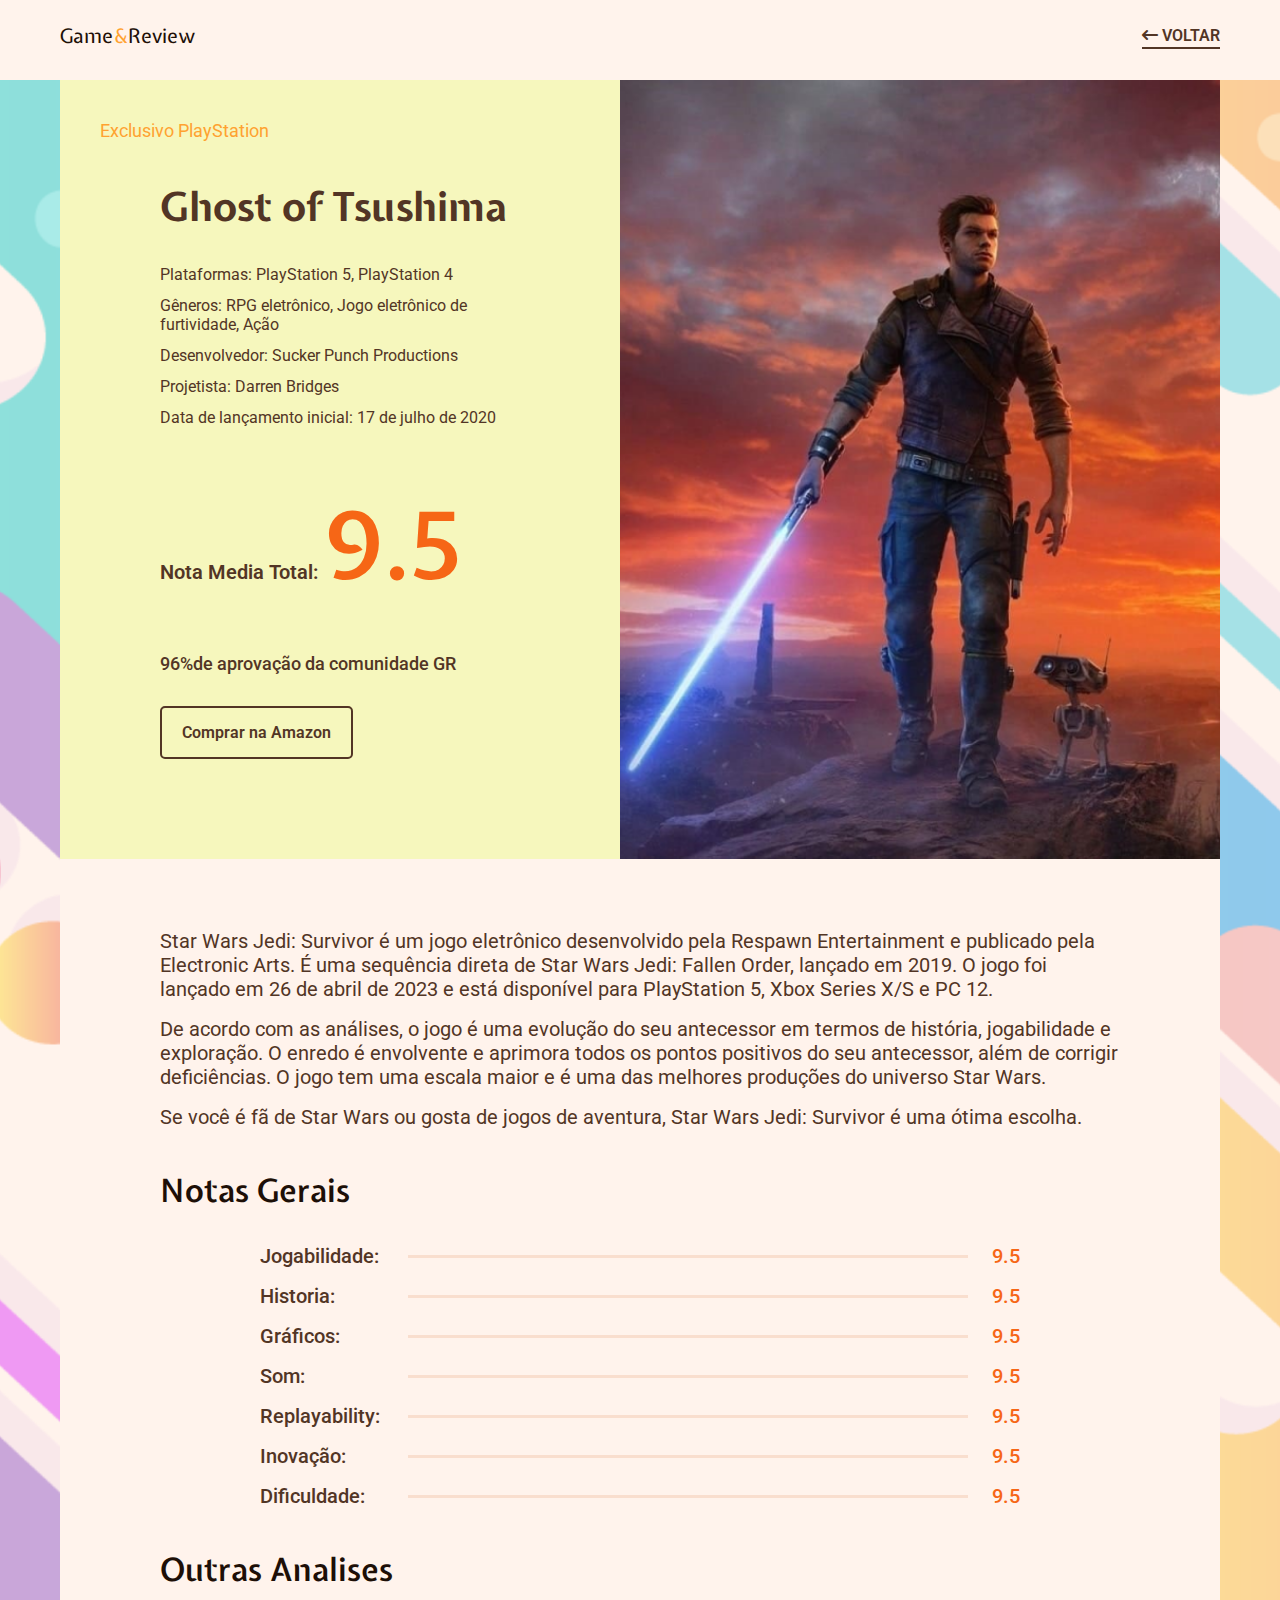
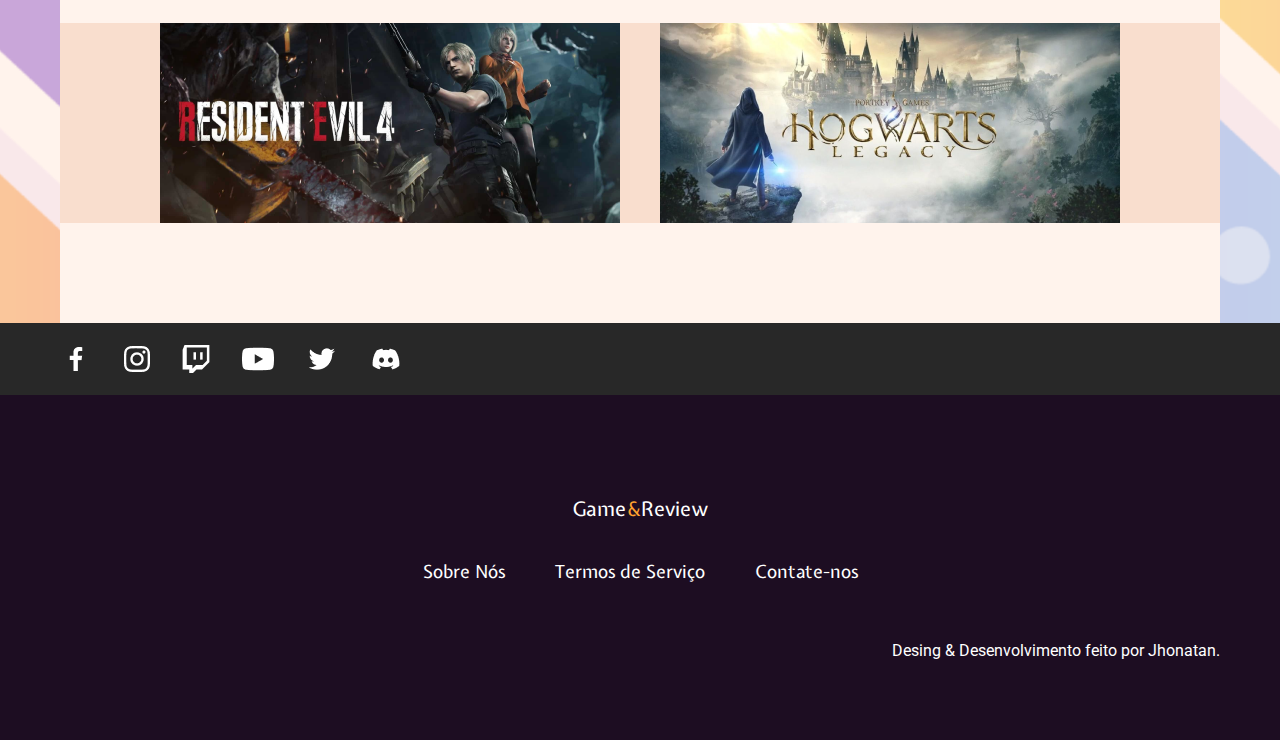
==== pages/analise.html @ b62e3fa4 "postando p-game-e-review / analise page -t" ====
<!DOCTYPE html>
<html lang="pt-BR">
  <head>
    <meta charset="UTF-8" />
    <meta name="viewport" content="width=device-width, initial-scale=1.0" />
    <title>Game&Review / Analise</title>

    <!-- Google Font -->
    <link rel="preconnect" href="https://fonts.googleapis.com" />
    <link rel="preconnect" href="https://fonts.gstatic.com" crossorigin />
    <link
      href="https://fonts.googleapis.com/css2?family=Expletus+Sans:wght@400;500;600;700&family=Roboto:wght@300;400;500;600;700&display=swap"
      rel="stylesheet"
    />

    <!-- icon fontawesome -->
    <link
      rel="stylesheet"
      href="https://cdnjs.cloudflare.com/ajax/libs/font-awesome/6.5.1/css/all.min.css"
    />

    <!-- estilo css -->
    <link rel="stylesheet" type="text/css" href="../css/estilo.css" />
  </head>
  <body>
    <header class="header" id="header">
      <div class="limit-container header-container">
        <div class="logo-container">
          <a href="../index.html" class="logo-analise"
            >Game<span>&</span>Review</a
          >
        </div>
        <a href="../index.html" class="btn btn-topgames"
          ><i class="fa-solid fa-arrow-left-long"></i> Voltar</a
        >
      </div>
    </header>
    <main class="main-analise">
      <div class="limit-container analise-container">
        <div class="analise-banner">
          <span class="exclusive">Exclusivo PlayStation</span>
          <div class="desc-dados">
            <h1>Ghost of Tsushima</h1>
            <ul>
              <li>Plataformas: <span>PlayStation 5, PlayStation 4</span></li>
              <li>
                Gêneros:
                <span
                  >RPG eletrônico, Jogo eletrônico de furtividade, Ação</span
                >
              </li>
              <li>Desenvolvedor: <span>Sucker Punch Productions</span></li>
              <li>Projetista: <span>Darren Bridges</span></li>
              <li>
                Data de lançamento inicial: <span>17 de julho de 2020</span>
              </li>
            </ul>
            <h2>Nota Media Total: <span>9.5</span></h2>
            <p><span>96%</span>de aprovação da comunidade GR</p>
            <a href="#" class="btn-analise">Comprar na Amazon</a>
          </div>
          <div class="desc-image">
            <img src="../img/analise/star-wars.png" alt="star wars" />
          </div>
        </div>

        <div class="analise-text">
          <p>
            Star Wars Jedi: Survivor é um jogo eletrônico desenvolvido pela
            Respawn Entertainment e publicado pela Electronic Arts. É uma
            sequência direta de Star Wars Jedi: Fallen Order, lançado em 2019. O
            jogo foi lançado em 26 de abril de 2023 e está disponível para
            PlayStation 5, Xbox Series X/S e PC 12.
          </p>
          <p>
            De acordo com as análises, o jogo é uma evolução do seu antecessor
            em termos de história, jogabilidade e exploração. O enredo é
            envolvente e aprimora todos os pontos positivos do seu antecessor,
            além de corrigir deficiências. O jogo tem uma escala maior e é uma
            das melhores produções do universo Star Wars.
          </p>
          <p>
            Se você é fã de Star Wars ou gosta de jogos de aventura, Star Wars
            Jedi: Survivor é uma ótima escolha.
          </p>
        </div>
        <div class="analise-notas">
          <h3>Notas Gerais</h3>
          <ul>
            <li>
              <strong>Jogabilidade:</strong>
              <span class="line-detail"></span>
              <span class="nota-num">9.5</span>
            </li>
            <li>
              <strong>Historia:</strong>
              <span class="line-detail"></span>
              <span class="nota-num">9.5</span>
            </li>
            <li>
              <strong>Gráficos:</strong>
              <span class="line-detail"></span>
              <span class="nota-num">9.5</span>
            </li>
            <li>
              <strong>Som:</strong>
              <span class="line-detail"></span>
              <span class="nota-num">9.5</span>
            </li>
            <li>
              <strong>Replayability:</strong>
              <span class="line-detail"></span>
              <span class="nota-num">9.5</span>
            </li>
            <li>
              <strong>Inovação:</strong>
              <span class="line-detail"></span>
              <span class="nota-num">9.5</span>
            </li>
            <li>
              <strong>Dificuldade:</strong>
              <span class="line-detail"></span>
              <span class="nota-num">9.5</span>
            </li>
          </ul>
        </div>
        <div class="outras-analise">
          <div class="limit-outras-analise">
            <h3>Outras Analises</h3>
          </div>
          <div class="outras-images-container">
            <div>
              <a href="#" class="link-img-prev">
                <img
                  src="../img/outros-games/resident-evil-4.png"
                  alt="resident-evil-4"
                />
              </a>
            </div>
            <div>
              <a href="#" class="link-img-next">
                <img
                  src="../img/outros-games/hogwarts.png"
                  alt="hogwarts.png"
                />
              </a>
            </div>
          </div>
        </div>
      </div>
    </main>

    <footer class="footer">
      <div class="social">
        <div class="limit-container social-container">
          <a href="#" class="social-link">
            <img src="../img/icons/bxl-facebook 1.png" alt="link face" />
          </a>
          <a href="#" class="social-link">
            <img src="../img/icons/instagram.png" alt="link inta" />
          </a>
          <a href="#" class="social-link">
            <img src="../img/icons/twitch-icon 1.png" alt="link twitch" />
          </a>
          <a href="#" class="social-link">
            <img src="../img/icons/youtube.png" alt="link youtube" />
          </a>
          <a href="#" class="social-link">
            <img src="../img/icons/twiter.png" alt="link twiter" />
          </a>
          <a href="#" class="social-link">
            <img src="../img/icons/discord.png" alt="link discord" />
          </a>
        </div>
      </div>
      <div class="footer-content limit-container">
        <div class="logo-container">
          <a href="#inicio" class="logo">Game<span>&</span>Review</a>
        </div>
        <nav class="footer-links">
          <ul class="list-nav">
            <li><a href="#">Sobre Nós</a></li>
            <li><a href="#">Termos de Serviço</a></li>
            <li><a href="#">Contate-nos</a></li>
          </ul>
        </nav>
        <div class="copy">
          <p>Desing & Desenvolvimento feito por Jhonatan.</p>
        </div>
      </div>
    </footer>
    <script src="../js/analise.js"></script>
  </body>
</html>
---- css/estilo.css ----
/* global css */
@import "./global.css";

/* variables */
@import "./variables.css";

/* components */
/* header ------------ */
@import "./components/header.css";

/* footer ------------ */
@import "./components/footer.css";

/* sections */
/* main -------------- */
@import "./sections/main.css";

/* about ------------- */
@import "./sections/section-about.css";

/* highlights ------------- */
@import "./sections/section-highlights.css";

/* topgames ------------- */
@import "./sections/section-topgames.css";

/* pages */
/* analise ------------- */
@import "./pages/analise.css";
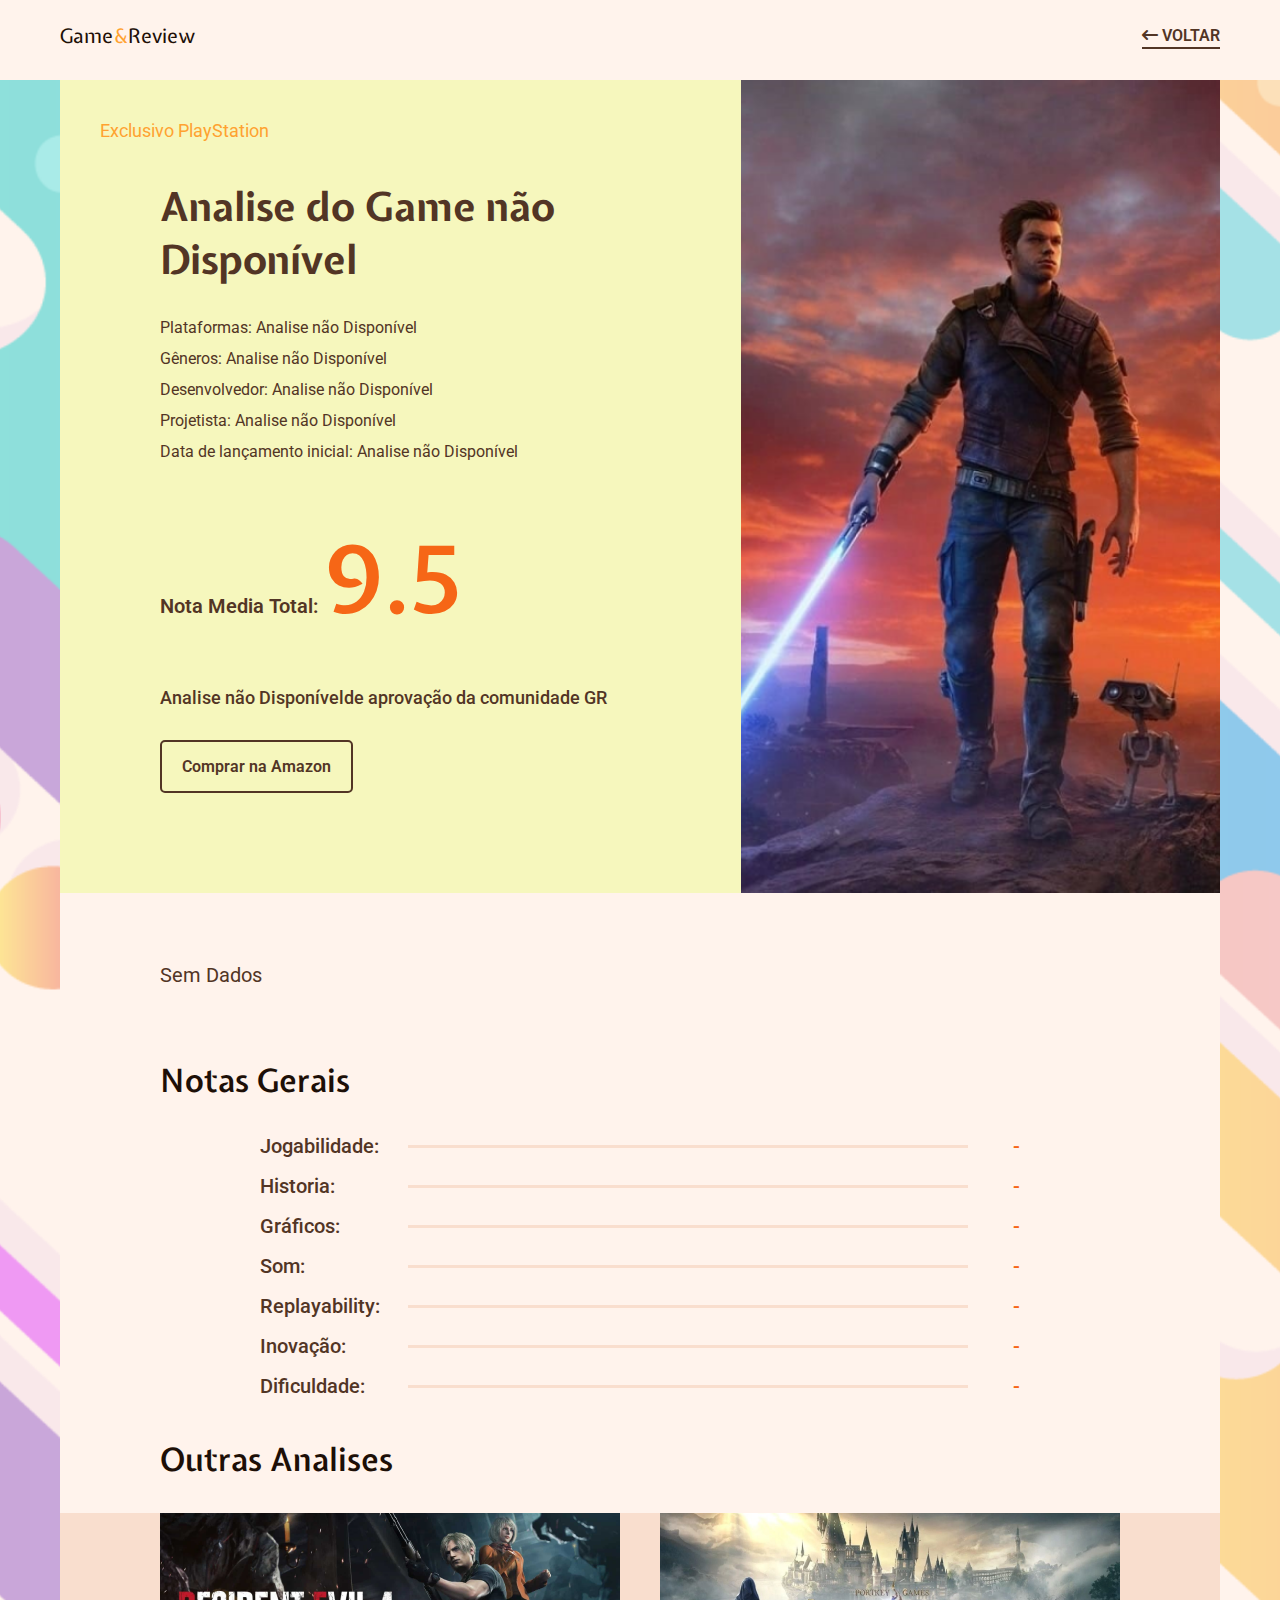
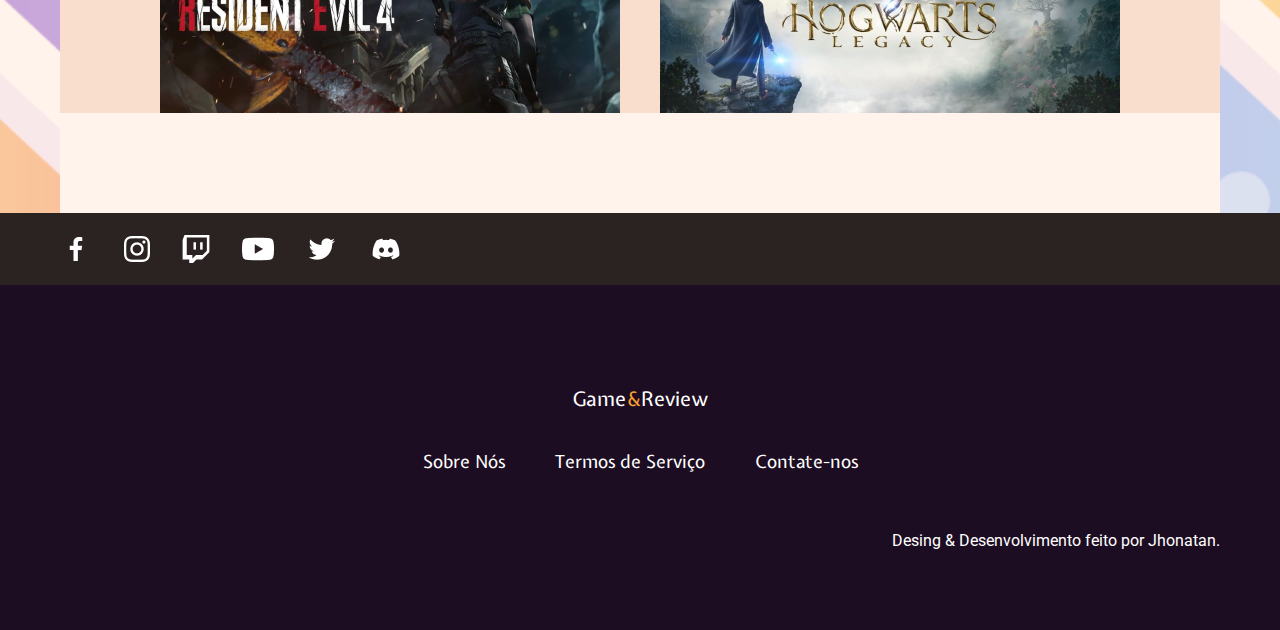
==== commit 9b22b3cd: "postando p-game-e-review / lista games js -t" ====
--- a/pages/analise.html
+++ b/pages/analise.html
@@ -40,46 +40,57 @@
         <div class="analise-banner">
           <span class="exclusive">Exclusivo PlayStation</span>
           <div class="desc-dados">
-            <h1>Ghost of Tsushima</h1>
+            <h1 id="title">Ghost of Tsushima</h1>
             <ul>
-              <li>Plataformas: <span>PlayStation 5, PlayStation 4</span></li>
+              <li>
+                Plataformas:
+                <span id="platform">PlayStation 5, PlayStation 4</span>
+              </li>
               <li>
                 Gêneros:
-                <span
+                <span id="genres"
                   >RPG eletrônico, Jogo eletrônico de furtividade, Ação</span
                 >
               </li>
-              <li>Desenvolvedor: <span>Sucker Punch Productions</span></li>
-              <li>Projetista: <span>Darren Bridges</span></li>
-              <li>
-                Data de lançamento inicial: <span>17 de julho de 2020</span>
+              <li>
+                Desenvolvedor:
+                <span id="developer">Sucker Punch Productions</span>
+              </li>
+              <li>Projetista: <span id="designer">Darren Bridges</span></li>
+              <li>
+                Data de lançamento inicial:
+                <span id="launch">17 de julho de 2020</span>
               </li>
             </ul>
             <h2>Nota Media Total: <span>9.5</span></h2>
-            <p><span>96%</span>de aprovação da comunidade GR</p>
+            <p><span id="approval">96%</span>de aprovação da comunidade GR</p>
             <a href="#" class="btn-analise">Comprar na Amazon</a>
           </div>
           <div class="desc-image">
-            <img src="../img/analise/star-wars.png" alt="star wars" />
+            <img
+              src="../img/analise/star-wars.png"
+              alt="star wars"
+              id="image"
+            />
           </div>
         </div>
 
         <div class="analise-text">
-          <p>
+          <p id="description01">
             Star Wars Jedi: Survivor é um jogo eletrônico desenvolvido pela
             Respawn Entertainment e publicado pela Electronic Arts. É uma
             sequência direta de Star Wars Jedi: Fallen Order, lançado em 2019. O
             jogo foi lançado em 26 de abril de 2023 e está disponível para
             PlayStation 5, Xbox Series X/S e PC 12.
           </p>
-          <p>
+          <p id="description02">
             De acordo com as análises, o jogo é uma evolução do seu antecessor
             em termos de história, jogabilidade e exploração. O enredo é
             envolvente e aprimora todos os pontos positivos do seu antecessor,
             além de corrigir deficiências. O jogo tem uma escala maior e é uma
             das melhores produções do universo Star Wars.
           </p>
-          <p>
+          <p id="description03">
             Se você é fã de Star Wars ou gosta de jogos de aventura, Star Wars
             Jedi: Survivor é uma ótima escolha.
           </p>
@@ -90,37 +101,37 @@
             <li>
               <strong>Jogabilidade:</strong>
               <span class="line-detail"></span>
-              <span class="nota-num">9.5</span>
+              <span class="nota-num" id="rate-jogabilidade">9.5</span>
             </li>
             <li>
               <strong>Historia:</strong>
               <span class="line-detail"></span>
-              <span class="nota-num">9.5</span>
+              <span class="nota-num" id="rate-historia">9.5</span>
             </li>
             <li>
               <strong>Gráficos:</strong>
               <span class="line-detail"></span>
-              <span class="nota-num">9.5</span>
+              <span class="nota-num" id="rate-graficos">9.5</span>
             </li>
             <li>
               <strong>Som:</strong>
               <span class="line-detail"></span>
-              <span class="nota-num">9.5</span>
+              <span class="nota-num" id="rate-som">9.5</span>
             </li>
             <li>
               <strong>Replayability:</strong>
               <span class="line-detail"></span>
-              <span class="nota-num">9.5</span>
+              <span class="nota-num" id="rate-replayability">9.5</span>
             </li>
             <li>
               <strong>Inovação:</strong>
               <span class="line-detail"></span>
-              <span class="nota-num">9.5</span>
+              <span class="nota-num" id="rate-inovacao">9.5</span>
             </li>
             <li>
               <strong>Dificuldade:</strong>
               <span class="line-detail"></span>
-              <span class="nota-num">9.5</span>
+              <span class="nota-num" id="rate-dificuldade">9.5</span>
             </li>
           </ul>
         </div>
